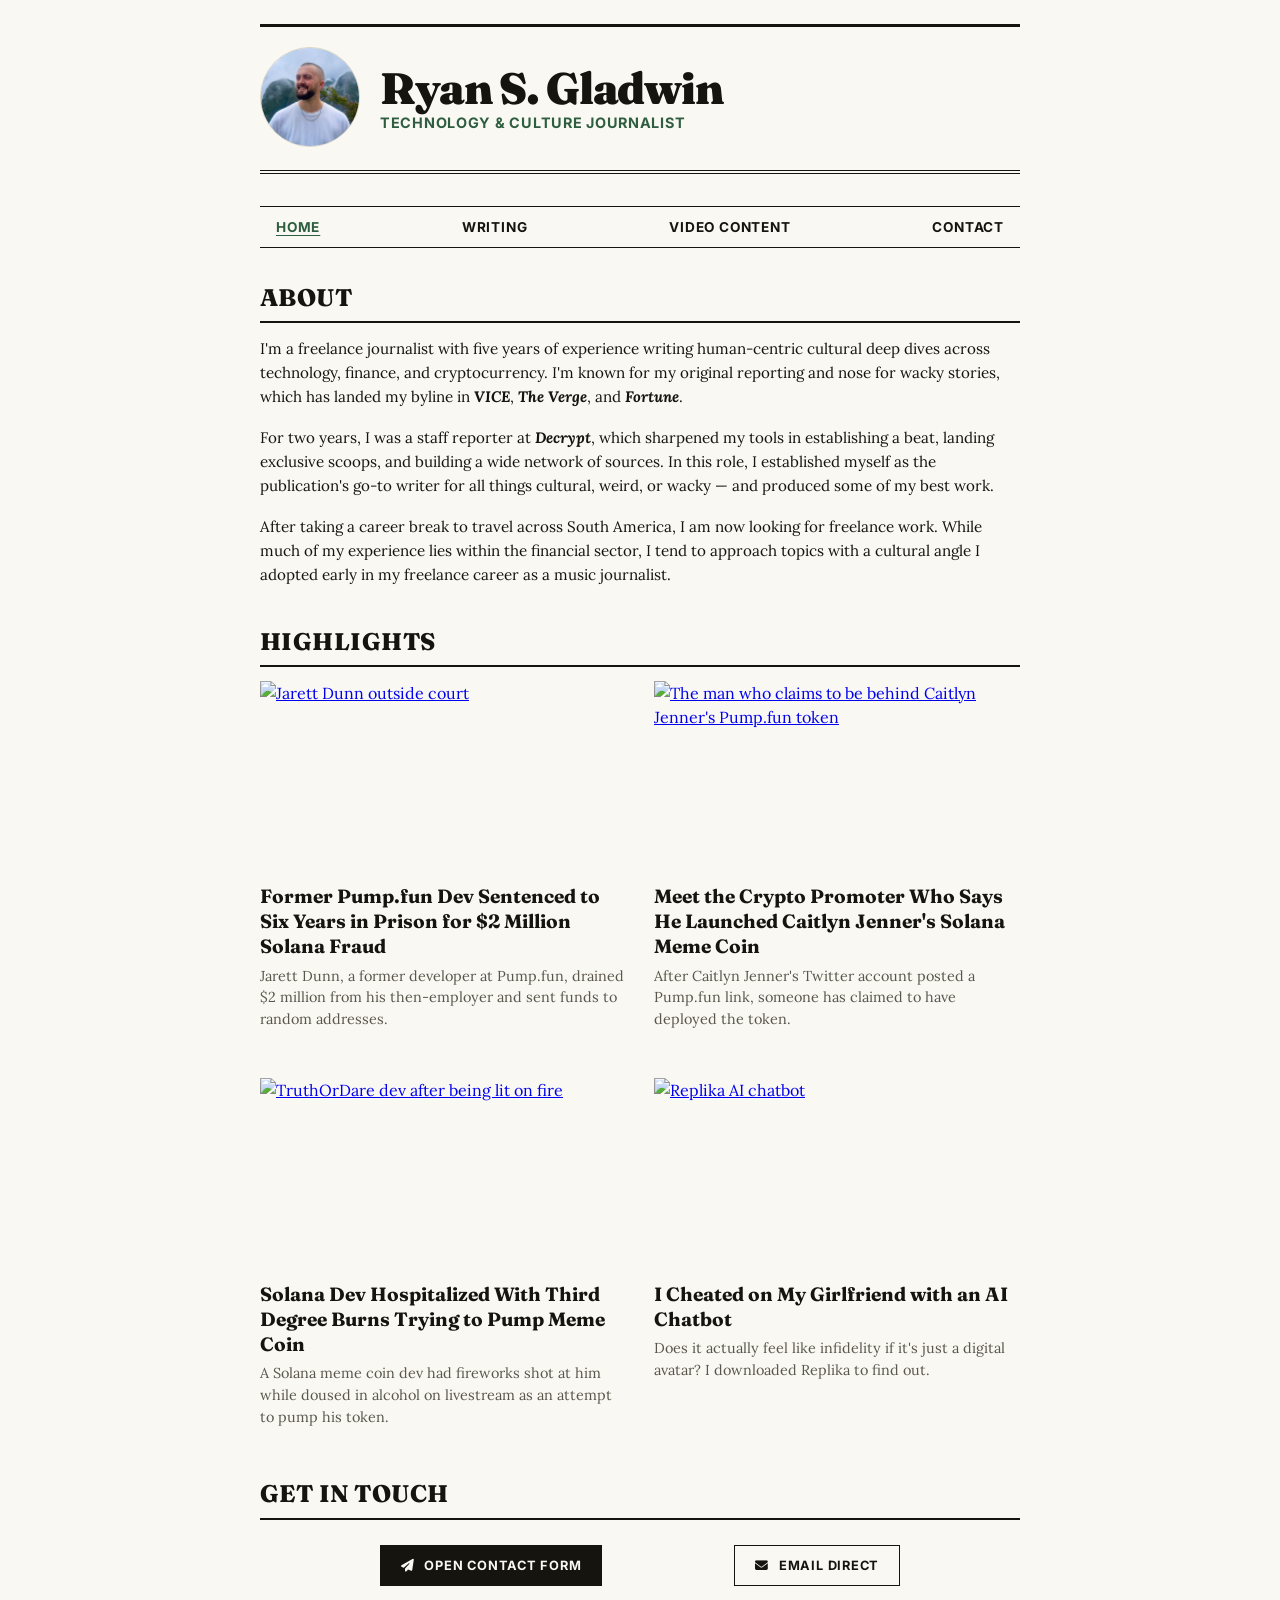
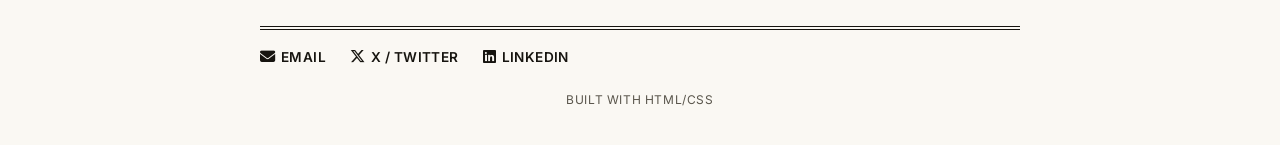
==== index.html @ 0625171a "Update index.html" ====
<!DOCTYPE html>
<html lang="en">
<head>
    <meta charset="UTF-8">
    <meta name="viewport" content="width=device-width, initial-scale=1.0">
    <meta name="referrer" content="strict-origin-when-cross-origin">
    <title>Ryan S. Gladwin | Technology & Culture Journalist</title>

    <!-- Broadsheet Editorial Fonts -->
    <link rel="preconnect" href="https://fonts.googleapis.com">
    <link rel="preconnect" href="https://fonts.gstatic.com" crossorigin>
    <link href="https://fonts.googleapis.com/css2?family=Lora:ital,wght@0,400;0,500;1,400&family=Fraunces:ital,opsz,wght@0,9..144,500;0,9..144,600;0,9..144,700;0,9..144,900;1,9..144,500;1,9..144,600&family=Inter:wght@600;700&display=swap" rel="stylesheet">

    <!-- Font Awesome for Icons -->
    <link rel="stylesheet" href="https://cdnjs.cloudflare.com/ajax/libs/font-awesome/6.5.1/css/all.min.css">

    <!-- Stylesheet -->
    <link rel="stylesheet" href="style.css?v=2">

    <!-- White "RG" on Black Background Inline Favicon -->
    <link rel="icon" href="data:image/svg+xml,<svg xmlns='http://www.w3.org/2000/svg' viewBox='0 0 100 100'><rect width='100' height='100' fill='%2316140F'/><text x='50%' y='64%' font-family='serif' font-weight='900' font-size='46' fill='%23FAF8F3' text-anchor='middle'>RG</text></svg>">

    <!-- Open Graph / Social Preview -->
    <meta property="og:type" content="website">
    <meta property="og:title" content="Ryan S. Gladwin | Technology & Culture Journalist">
    <meta property="og:description" content="Freelance journalist covering technology, finance, and crypto through a cultural lens. Bylines in VICE, The Verge, and Fortune.">
    <meta property="og:image" content="headshot.jpg">
    <meta property="og:url" content="https://ryansgladwin.github.io/">

    <meta name="twitter:card" content="summary_large_image">
    <meta name="twitter:title" content="Ryan S. Gladwin | Technology & Culture Journalist">
    <meta name="twitter:description" content="Freelance journalist covering technology, finance, and crypto through a cultural lens.">
    <meta name="twitter:image" content="headshot.jpg">
</head>
<body>

    <div class="container">
        <header>
            <div class="header-content">
                <a href="index.html">
                    <img src="headshot.jpg" alt="Ryan S. Gladwin" class="profile-img">
                </a>
                <div class="header-text">
                    <h1>Ryan S. Gladwin</h1>
                    <p class="subtitle">Technology &amp; Culture Journalist</p>
                </div>
            </div>
        </header>

        <nav class="work-nav">
            <a href="index.html" class="active">Home</a>
            <a href="writing.html">Writing</a>
            <a href="video.html">Video Content</a>
            <a href="contact.html">Contact</a>
        </nav>

        <section id="about">
            <h2>About</h2>
            <p>I'm a freelance journalist with five years of experience writing human-centric cultural deep dives across technology, finance, and cryptocurrency. I'm known for my original reporting and nose for wacky stories, which has landed my byline in <strong><i>VICE</i></strong>, <strong><i>The Verge</i></strong>, and <strong><i>Fortune</i></strong>.</p>
            <p>For two years, I was a staff reporter at <strong><i>Decrypt</i></strong>, which sharpened my tools in establishing a beat, landing exclusive scoops, and building a wide network of sources. In this role, I established myself as the publication's go-to writer for all things cultural, weird, or wacky — and produced some of my best work.</p>
            <p>After taking a career break to travel across South America, I am now looking for freelance work. While much of my experience lies within the financial sector, I tend to approach topics with a cultural angle I adopted early in my freelance career as a music journalist.</p>
        </section>

        <section id="highlights">
            <h2>Highlights</h2>

            <div class="highlight-grid">

                <div class="highlight-card">
                    <a href="https://decrypt.co/352876/former-pump-fun-dev-sentenced-six-years-prison-2-million-solana-fraud" target="_blank" rel="noopener noreferrer">
                        <img src="https://cdn.decrypt.co/resize/1024/height/512/wp-content/uploads/2025/08/JarettDunn-DecryptStyle2-scaled-gID_7.jpg" alt="Jarett Dunn outside court">
                    </a>
                    <h3><a href="https://decrypt.co/352876/former-pump-fun-dev-sentenced-six-years-prison-2-million-solana-fraud" target="_blank" rel="noopener noreferrer">Former Pump.fun Dev Sentenced to Six Years in Prison for $2 Million Solana Fraud</a></h3>
                    <p>Jarett Dunn, a former developer at Pump.fun, drained $2 million from his then-employer and sent funds to random addresses.</p>
                </div>

                <div class="highlight-card">
                    <a href="https://decrypt.co/232565/crypto-promoter-who-launched-caitlyn-jenner-solana-meme-coin" target="_blank" rel="noopener noreferrer">
                        <img src="https://cdn.decrypt.co/resize/1024/height/512/wp-content/uploads/2024/05/SahililArora_Jenner-gID_4.jpg" alt="The man who claims to be behind Caitlyn Jenner's Pump.fun token">
                    </a>
                    <h3><a href="https://decrypt.co/232565/crypto-promoter-who-launched-caitlyn-jenner-solana-meme-coin" target="_blank" rel="noopener noreferrer">Meet the Crypto Promoter Who Says He Launched Caitlyn Jenner's Solana Meme Coin</a></h3>
                    <p>After Caitlyn Jenner's Twitter account posted a Pump.fun link, someone has claimed to have deployed the token.</p>
                </div>

                <div class="highlight-card">
                    <a href="https://decrypt.co/231807/solana-dev-hospitalized-burns-pump-meme-coin" target="_blank" rel="noopener noreferrer">
                        <img src="https://cdn.decrypt.co/resize/1024/height/512/wp-content/uploads/2024/05/TruthOrDare_DevFireworksBurn-1-gID_4.jpg" alt="TruthOrDare dev after being lit on fire">
                    </a>
                    <h3><a href="https://decrypt.co/231807/solana-dev-hospitalized-burns-pump-meme-coin" target="_blank" rel="noopener noreferrer">Solana Dev Hospitalized With Third Degree Burns Trying to Pump Meme Coin</a></h3>
                    <p>A Solana meme coin dev had fireworks shot at him while doused in alcohol on livestream as an attempt to pump his token.</p>
                </div>

                <div class="highlight-card">
                    <a href="https://www.vice.com/en/article/cheating-on-girlfriend-replika-ai-chatbot/" target="_blank" rel="noopener noreferrer">
                        <img src="https://www.vice.com/wp-content/uploads/sites/2/2023/06/1685466510921-5302023cheatingwaichatbotcv2site-lede.jpeg?resize=2000,1125" alt="Replika AI chatbot">
                    </a>
                    <h3><a href="https://www.vice.com/en/article/cheating-on-girlfriend-replika-ai-chatbot/" target="_blank" rel="noopener noreferrer">I Cheated on My Girlfriend with an AI Chatbot</a></h3>
                    <p>Does it actually feel like infidelity if it's just a digital avatar? I downloaded Replika to find out.</p>
                </div>

            </div>
        </section>


        <section id="contact">
            <h2>Get in Touch</h2>
            <div style="display: flex; justify-content: space-evenly; width: 100%; flex-wrap: wrap; gap: 0.75rem;">
                <a href="contact.html" class="btn-editorial"><i class="fa-solid fa-paper-plane" style="margin-right: 6px;"></i> Open Contact Form</a>
                <a href="mailto:ryan.s.gladwin@gmail.com" class="btn-editorial btn-editorial-outline"><i class="fa-solid fa-envelope" style="margin-right: 6px;"></i> Email Direct</a>
            </div>
        </section>

        <footer>
            <div class="links">
                <a href="mailto:ryan.s.gladwin@gmail.com"><i class="fa-solid fa-envelope"></i> Email</a>
                <a href="https://x.com/Ryan_S_Gladwin" target="_blank" rel="noopener noreferrer"><i class="fa-brands fa-x-twitter"></i> X / Twitter</a>
                <a href="https://www.linkedin.com/in/ryansgladwin/" target="_blank" rel="noopener noreferrer"><i class="fa-brands fa-linkedin"></i> LinkedIn</a>
            </div>
            <p class="colophon">Built with HTML/CSS</p>
        </footer>
    </div>

</body>
</html>
---- style.css ----
/* ===========================================================
   Ryan S. Gladwin — Portfolio
   Broadsheet-editorial base, forked from André Beganski's template.
   Signature: wire-service "kicker" tags encode content type/beat.
   =========================================================== */

:root {
    --paper: #FAF8F3;
    --ink: #16140F;
    --gray: #5A564C;
    --border: #DAD4C4;
    --accent: #2E5E3F;      /* forest green - used sparingly */
    --accent-dark: #1E3D28;
}

* {
    box-sizing: border-box;
    margin: 0;
    padding: 0;
}

body {
    background-color: var(--paper);
    color: var(--ink);
    font-family: 'Lora', serif;
    line-height: 1.5;
    padding: 1.5rem;
    -webkit-font-smoothing: antialiased;
}

.container {
    max-width: 760px;
    margin: 0 auto;
}

/* ---------- Masthead ---------- */
header {
    margin-bottom: 2rem;
    padding: 1.25rem 0;
    border-top: 3px solid var(--ink);
    border-bottom: 1px solid var(--ink);
    position: relative;
}

header::after {
    content: '';
    position: absolute;
    bottom: 2px;
    left: 0;
    right: 0;
    height: 1px;
    background: var(--ink);
}

.header-content {
    display: flex;
    align-items: center;
    gap: 1.25rem;
}

.profile-img {
    width: 100px;
    height: 100px;
    border-radius: 50%;
    object-fit: cover;
    border: 1px solid var(--border);
    flex-shrink: 0;
}

h1 {
    font-size: 2.75rem;
    font-weight: 900;
    margin: 0 0 0.1rem 0;
    letter-spacing: -0.03em;
    line-height: 1;
}

.subtitle {
    font-family: 'Inter', sans-serif;
    font-size: 0.9rem;
    color: var(--accent);
    font-weight: 700;
    text-transform: uppercase;
    letter-spacing: 0.05em;
    margin: 0;
}

h1, h2, h3 {
    font-family: 'Fraunces', serif;
    color: var(--ink);
}

section {
    margin-bottom: 2.25rem;
}

h2 {
    font-size: 1.5rem;
    font-weight: 800;
    margin-bottom: 0.85rem;
    padding-bottom: 0.35rem;
    border-bottom: 2px solid var(--ink);
    text-transform: uppercase;
    letter-spacing: 0.02em;
}

p {
    margin-bottom: 0.75rem;
    font-size: 1.05rem;
}

#about p {
    font-size: 0.95rem;
    line-height: 1.6;
    margin-bottom: 1rem;
}

#about p:last-child {
    margin-bottom: 0;
}

/* ---------- Nav ---------- */
.work-nav {
    display: flex;
    justify-content: space-between;
    align-items: center;
    margin-top: 1.25rem;
    margin-bottom: 2rem;
    padding: 0.6rem 1rem;
    border-top: 1px solid var(--ink);
    border-bottom: 1px solid var(--ink);
}

.work-nav a {
    font-family: 'Inter', sans-serif;
    font-size: 0.85rem;
    font-weight: 700;
    text-transform: uppercase;
    letter-spacing: 0.06em;
    color: var(--ink);
    text-decoration: none;
    transition: color 0.2s ease;
}

.work-nav a:hover,
.work-nav a.active {
    color: var(--accent);
    text-decoration: underline;
    text-underline-offset: 3px;
}

/* ---------- Kicker (signature element) ----------
   Small wire-service style label naming the beat/format
   ahead of each headline: SCOOP, PROFILE, EXPLAINER, etc. */
.kicker {
    display: inline-block;
    font-family: 'Inter', sans-serif;
    font-size: 0.7rem;
    font-weight: 700;
    text-transform: uppercase;
    letter-spacing: 0.09em;
    color: var(--accent);
    border: 1px solid var(--accent);
    padding: 0.12rem 0.5rem;
    margin-bottom: 0.5rem;
}

/* ---------- Clips (writing / index featured work) ---------- */
.clip {
    margin-bottom: 1.5rem;
}

.clip-content {
    display: flex;
    gap: 1.25rem;
    align-items: center;
}

.clip-text {
    flex: 1;
}

.clip-thumb {
    width: 150px;
    height: 95px;
    object-fit: cover;
    border: 1px solid var(--border);
    flex-shrink: 0;
}

.clip-content a:first-child {
    display: block;
    overflow: hidden;
    flex-shrink: 0;
}

.clip-hero {
    margin-bottom: 2rem;
    border-bottom: 1px solid var(--border);
    padding-bottom: 1.75rem;
}

.clip-hero .clip-content {
    gap: 1.5rem;
    align-items: center;
}

.clip-hero .clip-thumb {
    width: 250px;
    height: 155px;
    object-fit: cover;
}

.clip-hero h3 {
    font-size: 1.5rem;
    margin-bottom: 0.3rem;
}

.clip-hero p {
    font-size: 1.05rem;
}

.clip h3 {
    font-size: 1.35rem;
    font-weight: 800;
    margin-bottom: 0.2rem;
    line-height: 1.25;
}

.clip h3 a {
    color: var(--ink);
    text-decoration: none;
    transition: color 0.2s ease;
}

.clip h3 a:hover {
    color: var(--accent);
    text-decoration: underline;
    text-decoration-thickness: 2px;
    text-underline-offset: 3px;
}

.clip-meta {
    font-family: 'Inter', sans-serif;
    font-size: 0.8rem;
    text-transform: uppercase;
    letter-spacing: 0.05em;
    color: var(--gray);
    margin-bottom: 0.3rem;
    font-weight: 700;
}

/* ---------- Placeholder clips (samples not uploaded yet) ---------- */
.clip-placeholder .clip-content {
    border: 1px dashed var(--border);
    padding: 1.1rem 1.25rem;
    align-items: flex-start;
}

.clip-placeholder .clip-thumb-placeholder {
    width: 150px;
    height: 95px;
    flex-shrink: 0;
    border: 1px dashed var(--border);
    display: flex;
    align-items: center;
    justify-content: center;
    color: var(--border);
    font-size: 1.5rem;
    background: repeating-linear-gradient(
        135deg,
        transparent,
        transparent 8px,
        rgba(218, 212, 196, 0.4) 8px,
        rgba(218, 212, 196, 0.4) 9px
    );
}

.clip-placeholder h3 {
    color: var(--gray);
    font-style: italic;
}

.clip-placeholder .clip-meta span.pending {
    color: var(--accent);
}


/* ---------- Highlights (index page) — 2x2 standout grid ---------- */
.highlight-grid {
    display: grid;
    grid-template-columns: repeat(2, 1fr);
    gap: 2.25rem 1.75rem;
}

.highlight-card img {
    width: 100%;
    height: 190px;
    object-fit: cover;
    display: block;
    margin-bottom: 0.85rem;
}

.highlight-card h3 {
    font-family: 'Fraunces', serif;
    font-weight: 700;
    font-size: 1.2rem;
    line-height: 1.3;
    margin-bottom: 0.4rem;
}

.highlight-card h3 a {
    color: var(--ink);
    text-decoration: none;
    transition: color 0.2s ease;
}

.highlight-card h3 a:hover {
    color: var(--accent);
    text-decoration: underline;
    text-underline-offset: 3px;
}

.highlight-card p {
    font-size: 0.9rem;
    color: var(--gray);
    line-height: 1.5;
}

/* ---------- Video / outlet sections ---------- */
.outlet-section {
    margin-top: 0;
    margin-bottom: 3rem;
    padding-top: 2rem;
}

.outlet-section:first-child {
    padding-top: 0;
}

.outlet-section + .outlet-section {
    border-top: 1px solid var(--border);
}

.section-bio {
    font-size: 1.05rem;
    font-style: italic;
    color: var(--ink);
    line-height: 1.6;
    border-left: 3px solid var(--accent);
    padding-left: 1.1rem;
    margin: 1rem 0 1.5rem;
    max-width: 600px;
}

.outlet-header {
    display: block;
    margin-bottom: 0;
}

.outlet-title {
    font-size: 1.9rem;
    font-weight: 700;
    line-height: 1.1;
}

.media-grid {
    display: grid;
    grid-template-columns: repeat(2, 1fr);
    gap: 1.25rem;
}

.media-card {
    border: 1px solid var(--border);
    padding: 1rem;
}

.media-meta {
    font-family: 'Inter', sans-serif;
    font-size: 0.75rem;
    text-transform: uppercase;
    letter-spacing: 0.05em;
    color: var(--gray);
    margin-bottom: 0.4rem;
    display: flex;
    justify-content: space-between;
}

.media-card h4 {
    font-family: 'Fraunces', serif;
    font-size: 1.05rem;
    margin-bottom: 0.4rem;
    line-height: 1.3;
}

.media-card p {
    font-size: 0.9rem;
    color: var(--gray);
    margin-bottom: 0.75rem;
}

.video-container {
    position: relative;
    width: 100%;
    padding-bottom: 56.25%;
    height: 0;
    overflow: hidden;
    border: 1px solid var(--border);
    margin-bottom: 0.75rem;
    background: #efe9db;
}

.video-container iframe {
    position: absolute;
    top: 0;
    left: 0;
    width: 100%;
    height: 100%;
    border: 0;
}

.video-placeholder {
    position: relative;
    width: 100%;
    padding-bottom: 56.25%;
    height: 0;
    border: 1px dashed var(--border);
    margin-bottom: 0.75rem;
    background: repeating-linear-gradient(
        135deg,
        transparent,
        transparent 8px,
        rgba(218, 212, 196, 0.4) 8px,
        rgba(218, 212, 196, 0.4) 9px
    );
}

.video-placeholder .play-icon {
    position: absolute;
    top: 50%;
    left: 50%;
    transform: translate(-50%, -50%);
    font-size: 1.75rem;
    color: var(--border);
}

.media-link {
    font-family: 'Inter', sans-serif;
    font-size: 0.8rem;
    font-weight: 700;
    text-transform: uppercase;
    letter-spacing: 0.04em;
    color: var(--ink);
    text-decoration: none;
}

.media-link:hover {
    color: var(--accent);
}

/* ---------- Contact ---------- */
.contact-box {
    border: 1px solid var(--ink);
    padding: 1.5rem;
    background: #FFFFFF;
    margin-top: 1.5rem;
}

.btn-editorial {
    font-family: 'Inter', sans-serif;
    display: inline-block;
    background: var(--ink);
    color: var(--paper);
    padding: 0.6rem 1.25rem;
    text-transform: uppercase;
    font-size: 0.8rem;
    font-weight: 700;
    letter-spacing: 0.06em;
    text-decoration: none;
    margin-top: 0.75rem;
    border: 1px solid var(--ink);
    transition: opacity 0.2s ease, transform 0.2s ease;
}

.btn-editorial:hover {
    opacity: 0.85;
    text-decoration: none;
    transform: translateY(-1px);
}

.btn-editorial-outline {
    background: transparent;
    color: var(--ink);
}

.contact-form label {
    display: block;
    font-family: 'Inter', sans-serif;
    font-size: 0.75rem;
    font-weight: 700;
    text-transform: uppercase;
    letter-spacing: 0.05em;
    color: var(--gray);
    margin-bottom: 0.3rem;
    margin-top: 1rem;
}

.contact-form label:first-child {
    margin-top: 0;
}

input[type="text"],
input[type="email"],
textarea {
    width: 100%;
    font-family: 'Lora', serif;
    font-size: 1rem;
    padding: 0.6rem 0.7rem;
    border: 1px solid var(--border);
    background: var(--paper);
    color: var(--ink);
}

input[type="text"]:focus,
input[type="email"]:focus,
textarea:focus {
    outline: none;
    border-color: var(--accent);
}

textarea {
    resize: vertical;
    min-height: 140px;
}

.contact-form button {
    font-family: 'Inter', sans-serif;
    cursor: pointer;
    border: 1px solid var(--ink);
}

/* ---------- Footer ---------- */
footer {
    border-top: 1px solid var(--ink);
    padding-top: 1.25rem;
    margin-top: 2.5rem;
    position: relative;
}

footer::before {
    content: '';
    position: absolute;
    top: 2px;
    left: 0;
    right: 0;
    height: 1px;
    background: var(--ink);
}

.links {
    display: flex;
    flex-wrap: wrap;
    gap: 1rem 1.5rem;
    margin-bottom: 1.5rem;
}

.links a {
    font-family: 'Inter', sans-serif;
    color: var(--ink);
    text-decoration: none;
    font-weight: 600;
    font-size: 0.85rem;
    text-transform: uppercase;
    letter-spacing: 0.03em;
    display: inline-flex;
    align-items: center;
    gap: 0.35rem;
    transition: opacity 0.2s ease, color 0.2s ease;
}

.links a i {
    font-size: 0.95rem;
    color: var(--ink);
    transition: transform 0.2s ease;
}

.links a:hover {
    color: var(--accent);
    text-decoration: underline;
    text-underline-offset: 3px;
}

.links a:hover i {
    color: var(--accent);
    transform: scale(1.1);
}

.colophon {
    text-align: center;
    font-family: 'Inter', sans-serif;
    font-size: 0.75rem;
    color: var(--gray);
    text-transform: uppercase;
    letter-spacing: 0.05em;
}

/* ---------- Responsive ---------- */
@media (max-width: 600px) {
    .header-content {
        flex-direction: column;
        text-align: center;
        gap: 1rem;
    }
    .work-nav {
        flex-direction: column;
        gap: 0.5rem;
        padding: 0.75rem 1rem;
    }
    .clip-content {
        flex-direction: column;
    }
    .highlight-grid {
        grid-template-columns: 1fr;
    }
    .clip-content a:first-child {
        width: 100%;
    }
    .clip-thumb, .clip-hero .clip-thumb, .clip-thumb-placeholder {
        width: 100%;
        height: 180px;
    }
    .media-grid {
        grid-template-columns: 1fr;
    }
    .outlet-header {
        flex-direction: column;
        gap: 0.2rem;
    }
    h1 { font-size: 2.25rem; }
    body { padding: 1.25rem 1rem; }
}
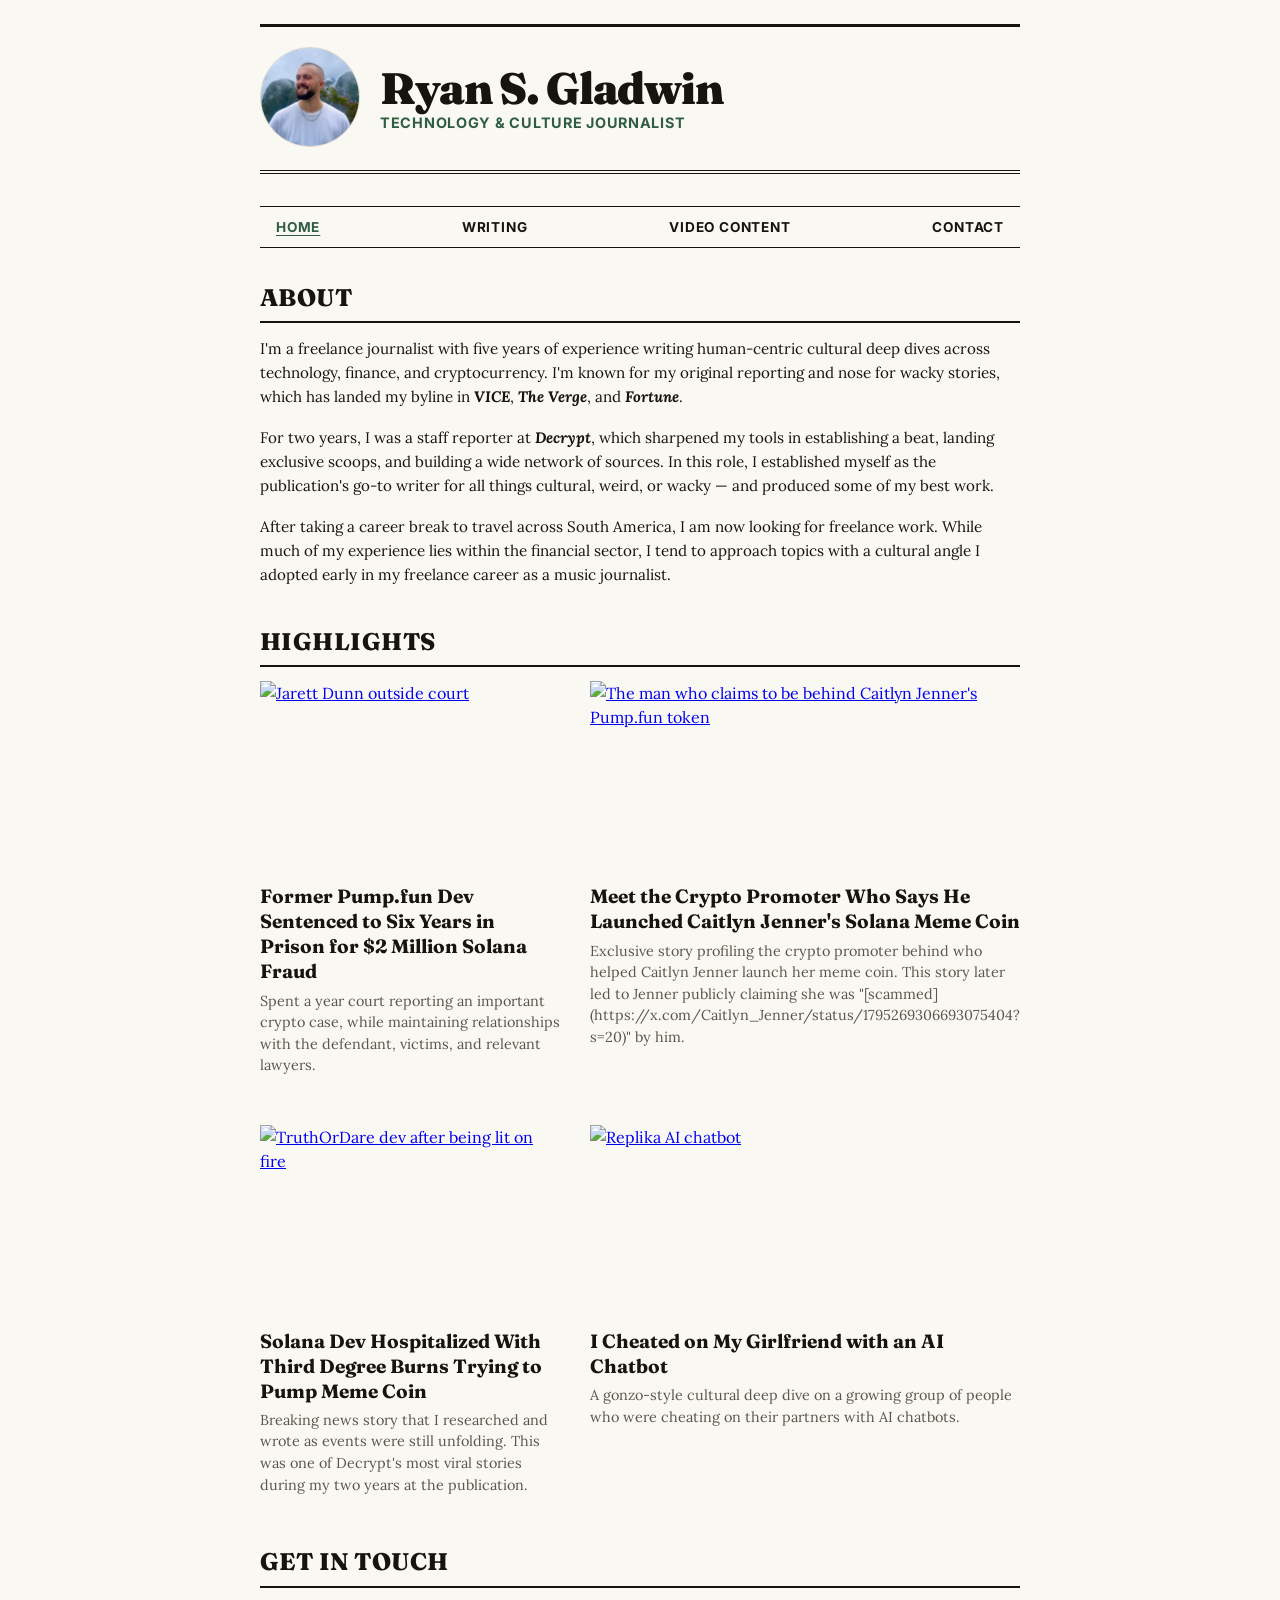
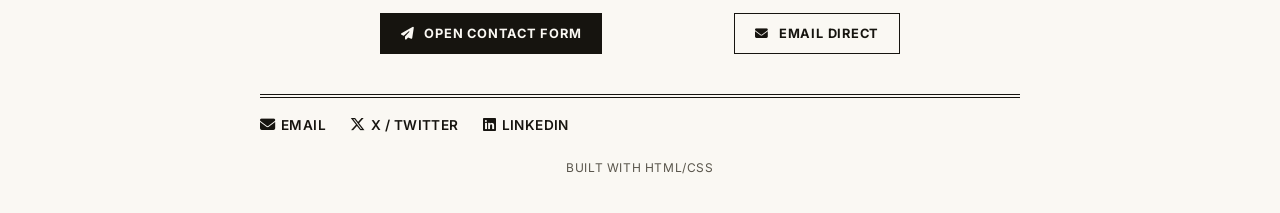
==== commit c6d6814b: "Update index.html" ====
--- a/index.html
+++ b/index.html
@@ -71,7 +71,7 @@
                         <img src="https://cdn.decrypt.co/resize/1024/height/512/wp-content/uploads/2025/08/JarettDunn-DecryptStyle2-scaled-gID_7.jpg" alt="Jarett Dunn outside court">
                     </a>
                     <h3><a href="https://decrypt.co/352876/former-pump-fun-dev-sentenced-six-years-prison-2-million-solana-fraud" target="_blank" rel="noopener noreferrer">Former Pump.fun Dev Sentenced to Six Years in Prison for $2 Million Solana Fraud</a></h3>
-                    <p>Jarett Dunn, a former developer at Pump.fun, drained $2 million from his then-employer and sent funds to random addresses.</p>
+                    <p>Spent a year court reporting an important crypto case, while maintaining relationships with the defendant, victims, and relevant lawyers.</p>
                 </div>
 
                 <div class="highlight-card">
@@ -79,7 +79,7 @@
                         <img src="https://cdn.decrypt.co/resize/1024/height/512/wp-content/uploads/2024/05/SahililArora_Jenner-gID_4.jpg" alt="The man who claims to be behind Caitlyn Jenner's Pump.fun token">
                     </a>
                     <h3><a href="https://decrypt.co/232565/crypto-promoter-who-launched-caitlyn-jenner-solana-meme-coin" target="_blank" rel="noopener noreferrer">Meet the Crypto Promoter Who Says He Launched Caitlyn Jenner's Solana Meme Coin</a></h3>
-                    <p>After Caitlyn Jenner's Twitter account posted a Pump.fun link, someone has claimed to have deployed the token.</p>
+                    <p>Exclusive story profiling the crypto promoter behind who helped Caitlyn Jenner launch her meme coin. This story later led to Jenner publicly claiming she was "[scammed](https://x.com/Caitlyn_Jenner/status/1795269306693075404?s=20)" by him.</p>
                 </div>
 
                 <div class="highlight-card">
@@ -87,7 +87,7 @@
                         <img src="https://cdn.decrypt.co/resize/1024/height/512/wp-content/uploads/2024/05/TruthOrDare_DevFireworksBurn-1-gID_4.jpg" alt="TruthOrDare dev after being lit on fire">
                     </a>
                     <h3><a href="https://decrypt.co/231807/solana-dev-hospitalized-burns-pump-meme-coin" target="_blank" rel="noopener noreferrer">Solana Dev Hospitalized With Third Degree Burns Trying to Pump Meme Coin</a></h3>
-                    <p>A Solana meme coin dev had fireworks shot at him while doused in alcohol on livestream as an attempt to pump his token.</p>
+                    <p>Breaking news story that I researched and wrote as events were still unfolding. This was one of Decrypt's most viral stories during my two years at the publication.</p>
                 </div>
 
                 <div class="highlight-card">
@@ -95,7 +95,7 @@
                         <img src="https://www.vice.com/wp-content/uploads/sites/2/2023/06/1685466510921-5302023cheatingwaichatbotcv2site-lede.jpeg?resize=2000,1125" alt="Replika AI chatbot">
                     </a>
                     <h3><a href="https://www.vice.com/en/article/cheating-on-girlfriend-replika-ai-chatbot/" target="_blank" rel="noopener noreferrer">I Cheated on My Girlfriend with an AI Chatbot</a></h3>
-                    <p>Does it actually feel like infidelity if it's just a digital avatar? I downloaded Replika to find out.</p>
+                    <p>A gonzo-style cultural deep dive on a growing group of people who were cheating on their partners with AI chatbots.</p>
                 </div>
 
             </div>
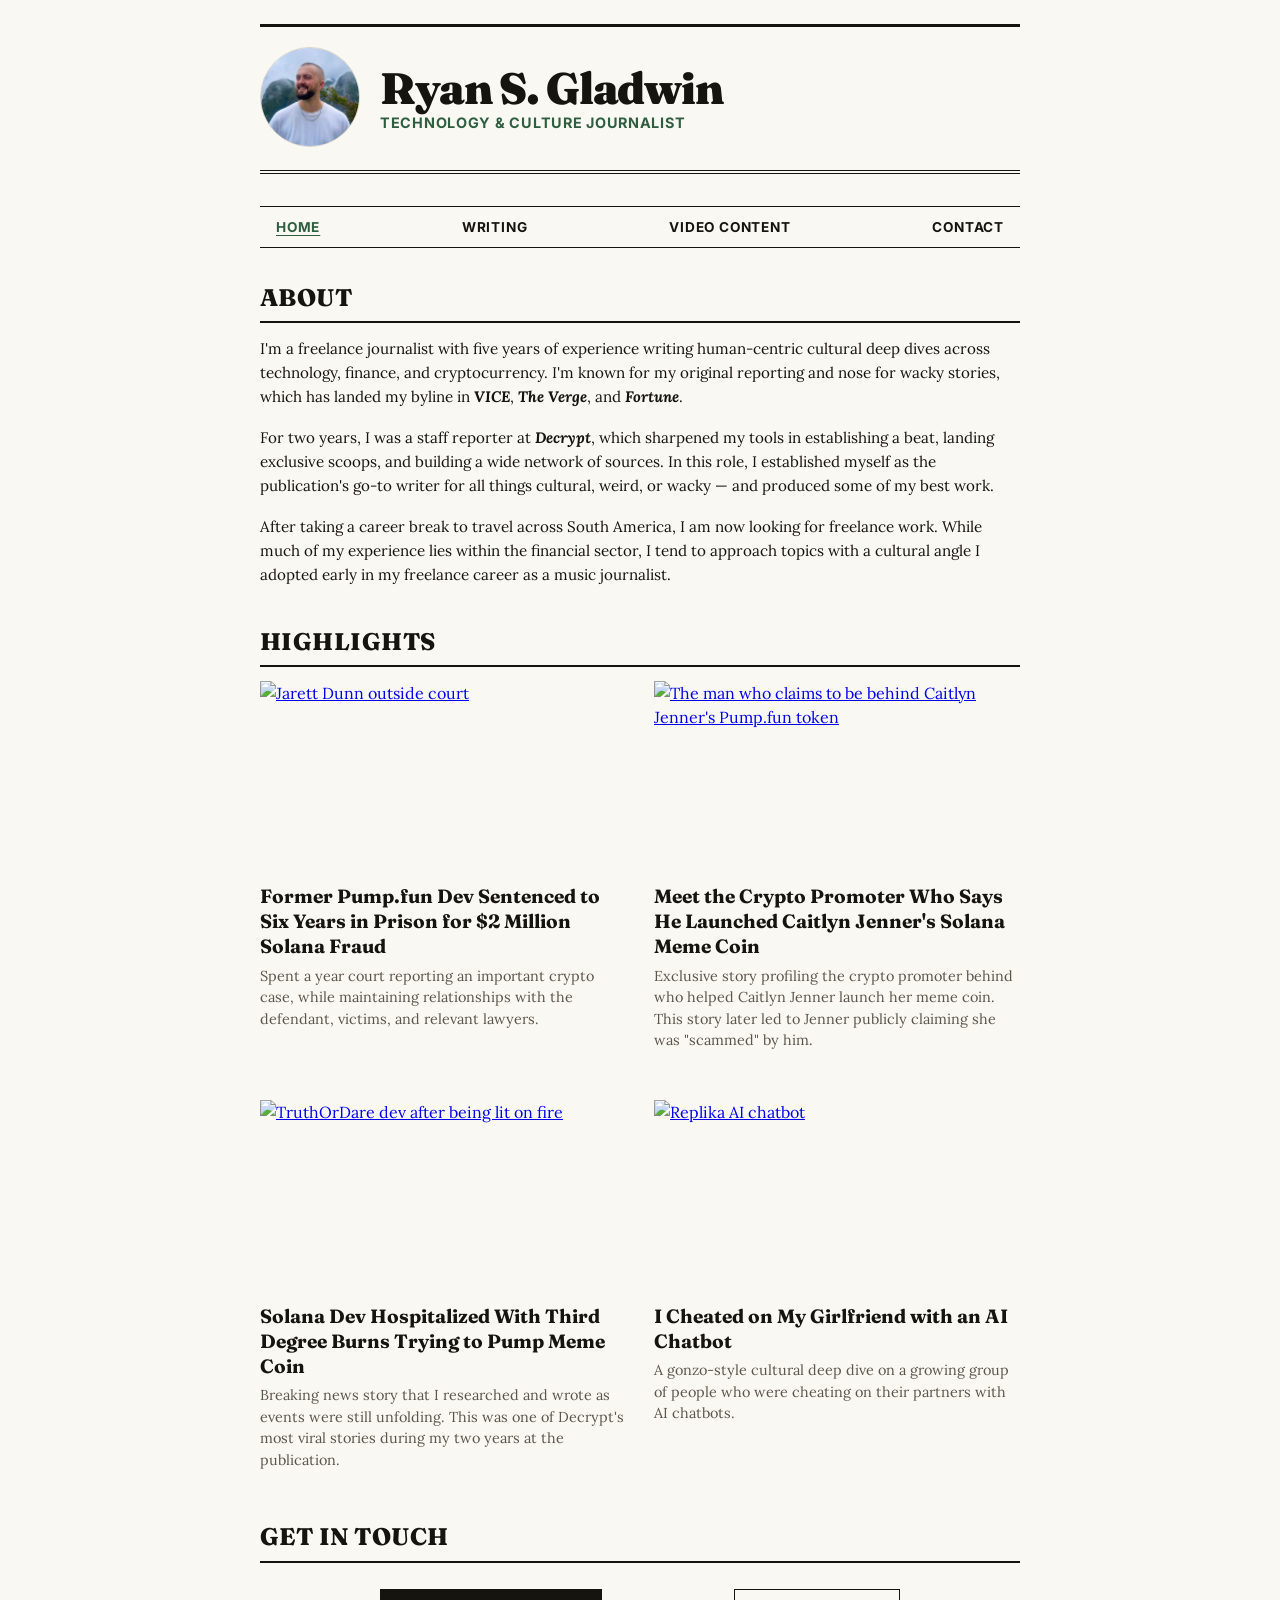
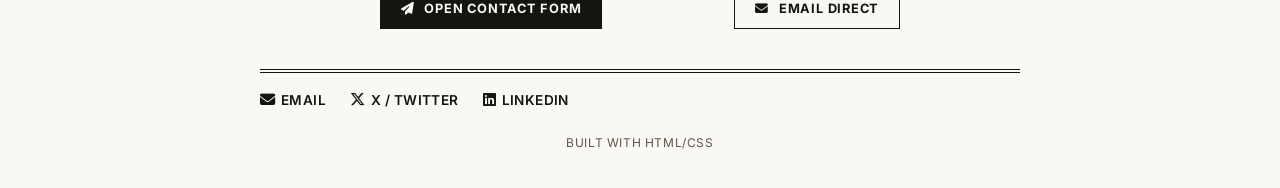
==== commit 9589a091: "Update index.html" ====
--- a/index.html
+++ b/index.html
@@ -79,7 +79,7 @@
                         <img src="https://cdn.decrypt.co/resize/1024/height/512/wp-content/uploads/2024/05/SahililArora_Jenner-gID_4.jpg" alt="The man who claims to be behind Caitlyn Jenner's Pump.fun token">
                     </a>
                     <h3><a href="https://decrypt.co/232565/crypto-promoter-who-launched-caitlyn-jenner-solana-meme-coin" target="_blank" rel="noopener noreferrer">Meet the Crypto Promoter Who Says He Launched Caitlyn Jenner's Solana Meme Coin</a></h3>
-                    <p>Exclusive story profiling the crypto promoter behind who helped Caitlyn Jenner launch her meme coin. This story later led to Jenner publicly claiming she was "[scammed](https://x.com/Caitlyn_Jenner/status/1795269306693075404?s=20)" by him.</p>
+                    <p>Exclusive story profiling the crypto promoter behind who helped Caitlyn Jenner launch her meme coin. This story later led to Jenner publicly claiming she was "scammed" by him.</p>
                 </div>
 
                 <div class="highlight-card">
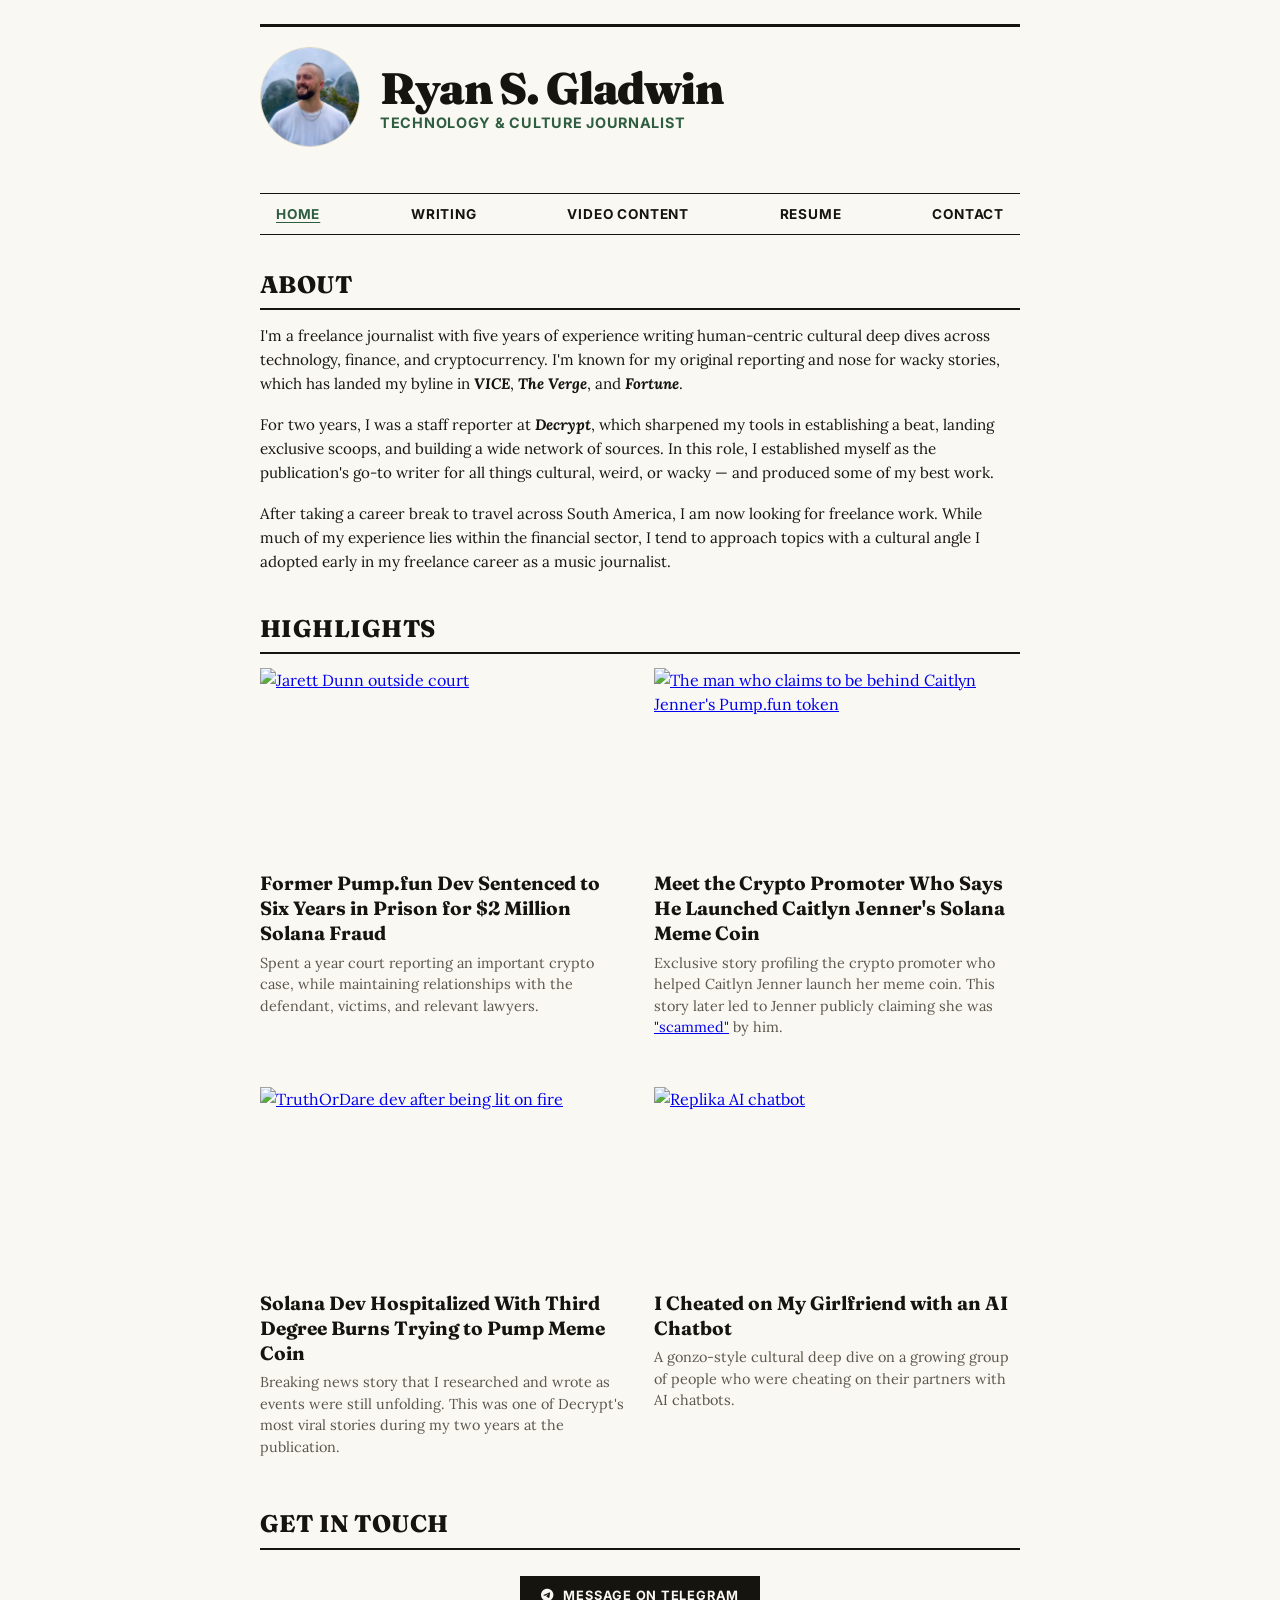
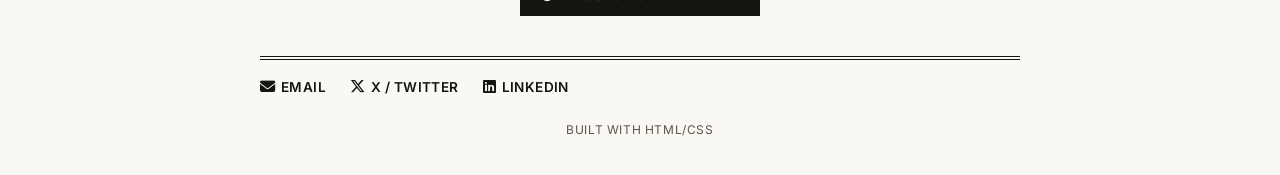
==== commit 47cd47b7: "Add files via upload" ====
--- a/index.html
+++ b/index.html
@@ -15,7 +15,7 @@
     <link rel="stylesheet" href="https://cdnjs.cloudflare.com/ajax/libs/font-awesome/6.5.1/css/all.min.css">
 
     <!-- Stylesheet -->
-    <link rel="stylesheet" href="style.css?v=2">
+    <link rel="stylesheet" href="style.css">
 
     <!-- White "RG" on Black Background Inline Favicon -->
     <link rel="icon" href="data:image/svg+xml,<svg xmlns='http://www.w3.org/2000/svg' viewBox='0 0 100 100'><rect width='100' height='100' fill='%2316140F'/><text x='50%' y='64%' font-family='serif' font-weight='900' font-size='46' fill='%23FAF8F3' text-anchor='middle'>RG</text></svg>">
@@ -51,6 +51,7 @@
             <a href="index.html" class="active">Home</a>
             <a href="writing.html">Writing</a>
             <a href="video.html">Video Content</a>
+            <a href="resume.html">Resume</a>
             <a href="contact.html">Contact</a>
         </nav>
 
@@ -79,7 +80,7 @@
                         <img src="https://cdn.decrypt.co/resize/1024/height/512/wp-content/uploads/2024/05/SahililArora_Jenner-gID_4.jpg" alt="The man who claims to be behind Caitlyn Jenner's Pump.fun token">
                     </a>
                     <h3><a href="https://decrypt.co/232565/crypto-promoter-who-launched-caitlyn-jenner-solana-meme-coin" target="_blank" rel="noopener noreferrer">Meet the Crypto Promoter Who Says He Launched Caitlyn Jenner's Solana Meme Coin</a></h3>
-                    <p>Exclusive story profiling the crypto promoter behind who helped Caitlyn Jenner launch her meme coin. This story later led to Jenner publicly claiming she was "scammed" by him.</p>
+                    <p>Exclusive story profiling the crypto promoter who helped Caitlyn Jenner launch her meme coin. This story later led to Jenner publicly claiming she was <a href="https://x.com/Caitlyn_Jenner/status/1795269306693075404?s=20" target="_blank" rel="noopener noreferrer">"scammed"</a> by him.</p>
                 </div>
 
                 <div class="highlight-card">
@@ -104,9 +105,8 @@
 
         <section id="contact">
             <h2>Get in Touch</h2>
-            <div style="display: flex; justify-content: space-evenly; width: 100%; flex-wrap: wrap; gap: 0.75rem;">
-                <a href="contact.html" class="btn-editorial"><i class="fa-solid fa-paper-plane" style="margin-right: 6px;"></i> Open Contact Form</a>
-                <a href="mailto:ryan.s.gladwin@gmail.com" class="btn-editorial btn-editorial-outline"><i class="fa-solid fa-envelope" style="margin-right: 6px;"></i> Email Direct</a>
+            <div style="display: flex; justify-content: center; width: 100%;">
+                <a href="https://t.me/RSGladwin" target="_blank" rel="noopener noreferrer" class="btn-editorial"><i class="fa-brands fa-telegram" style="margin-right: 6px;"></i> Message on Telegram</a>
             </div>
         </section>
 
--- a/style.css
+++ b/style.css
@@ -35,21 +35,10 @@
 
 /* ---------- Masthead ---------- */
 header {
-    margin-bottom: 2rem;
+    margin-bottom: 1rem;
     padding: 1.25rem 0;
     border-top: 3px solid var(--ink);
-    border-bottom: 1px solid var(--ink);
     position: relative;
-}
-
-header::after {
-    content: '';
-    position: absolute;
-    bottom: 2px;
-    left: 0;
-    right: 0;
-    height: 1px;
-    background: var(--ink);
 }
 
 .header-content {
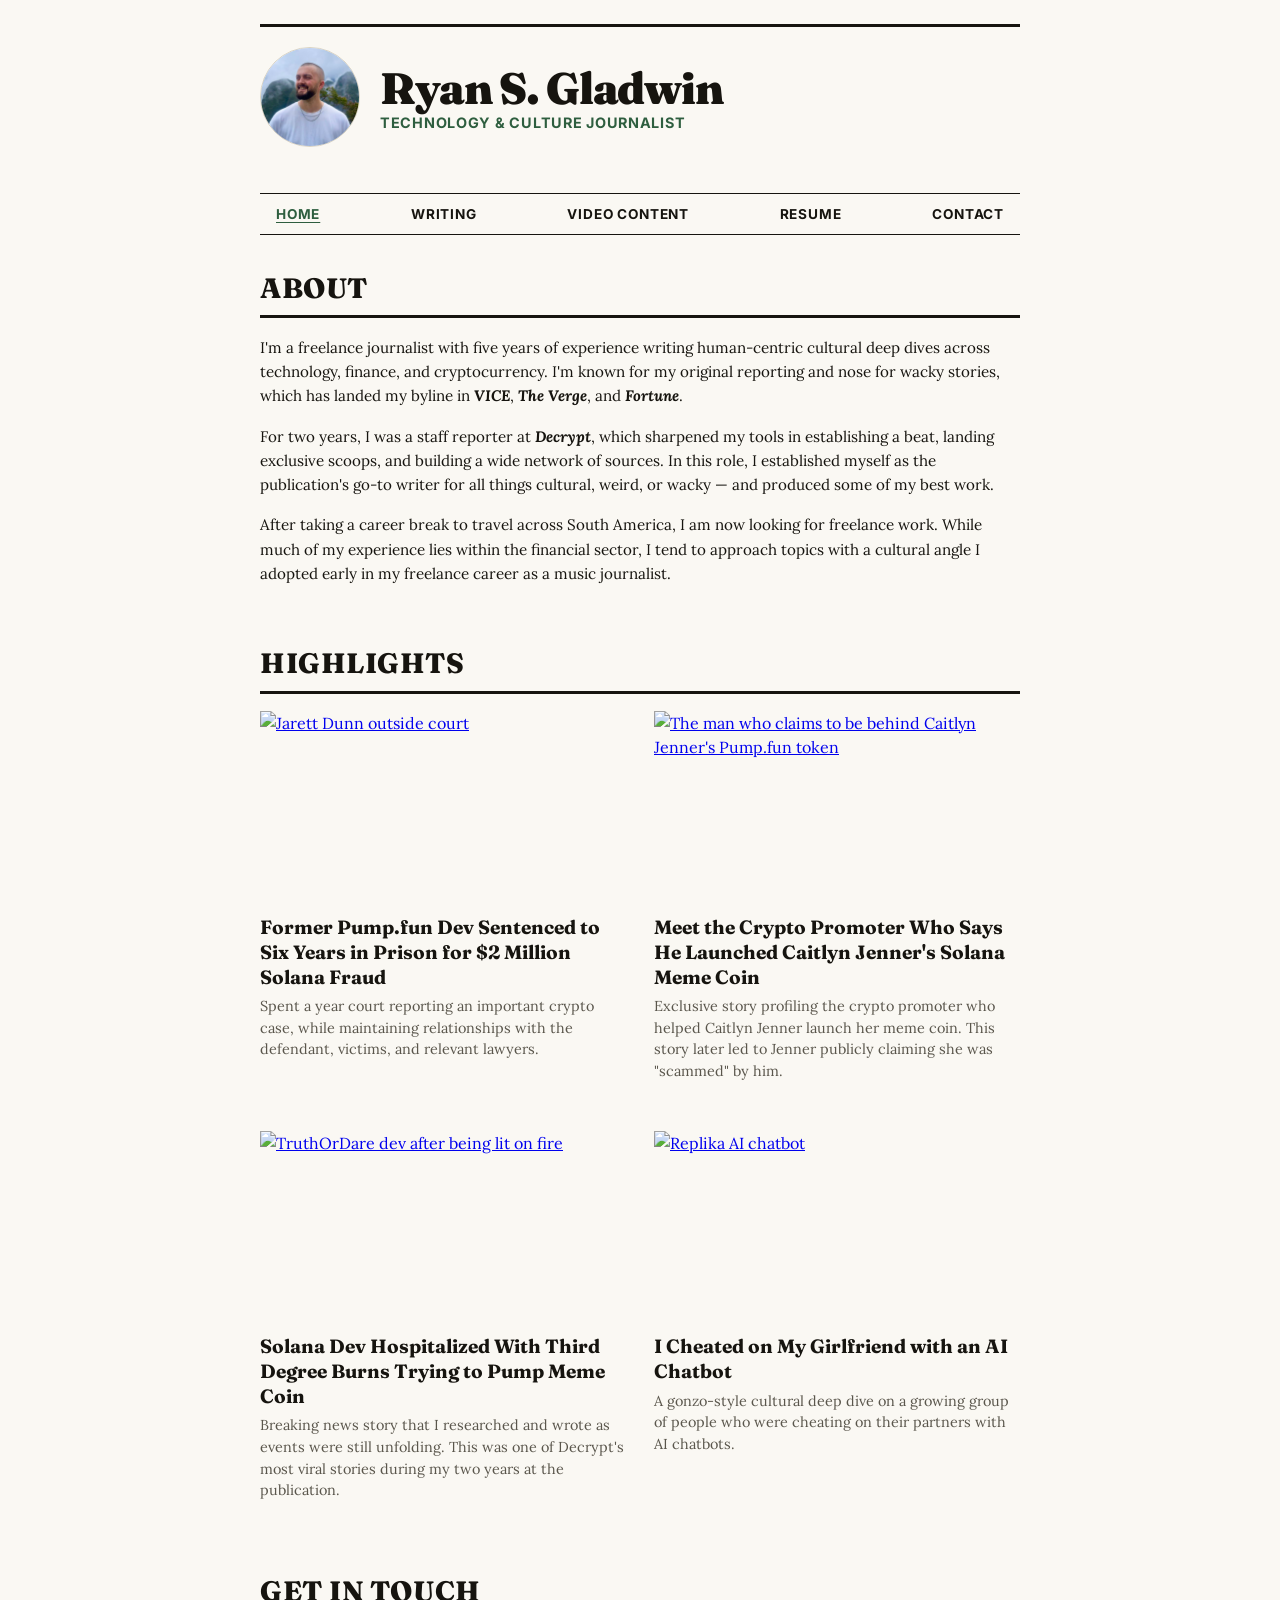
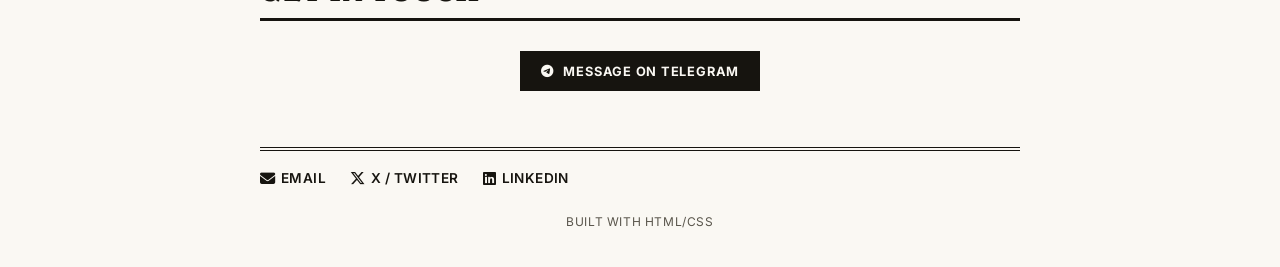
==== commit e70a2470: "Add files via upload" ====
--- a/index.html
+++ b/index.html
@@ -80,7 +80,7 @@
                         <img src="https://cdn.decrypt.co/resize/1024/height/512/wp-content/uploads/2024/05/SahililArora_Jenner-gID_4.jpg" alt="The man who claims to be behind Caitlyn Jenner's Pump.fun token">
                     </a>
                     <h3><a href="https://decrypt.co/232565/crypto-promoter-who-launched-caitlyn-jenner-solana-meme-coin" target="_blank" rel="noopener noreferrer">Meet the Crypto Promoter Who Says He Launched Caitlyn Jenner's Solana Meme Coin</a></h3>
-                    <p>Exclusive story profiling the crypto promoter who helped Caitlyn Jenner launch her meme coin. This story later led to Jenner publicly claiming she was <a href="https://x.com/Caitlyn_Jenner/status/1795269306693075404?s=20" target="_blank" rel="noopener noreferrer">"scammed"</a> by him.</p>
+                    <p>Exclusive story profiling the crypto promoter who helped Caitlyn Jenner launch her meme coin. This story later led to Jenner publicly claiming she was "scammed" by him.</p>
                 </div>
 
                 <div class="highlight-card">
--- a/style.css
+++ b/style.css
@@ -80,15 +80,15 @@
 }
 
 section {
-    margin-bottom: 2.25rem;
+    margin-bottom: 3.5rem;
 }
 
 h2 {
-    font-size: 1.5rem;
+    font-size: 1.75rem;
     font-weight: 800;
-    margin-bottom: 0.85rem;
-    padding-bottom: 0.35rem;
-    border-bottom: 2px solid var(--ink);
+    margin-bottom: 1.1rem;
+    padding-bottom: 0.4rem;
+    border-bottom: 3px solid var(--ink);
     text-transform: uppercase;
     letter-spacing: 0.02em;
 }
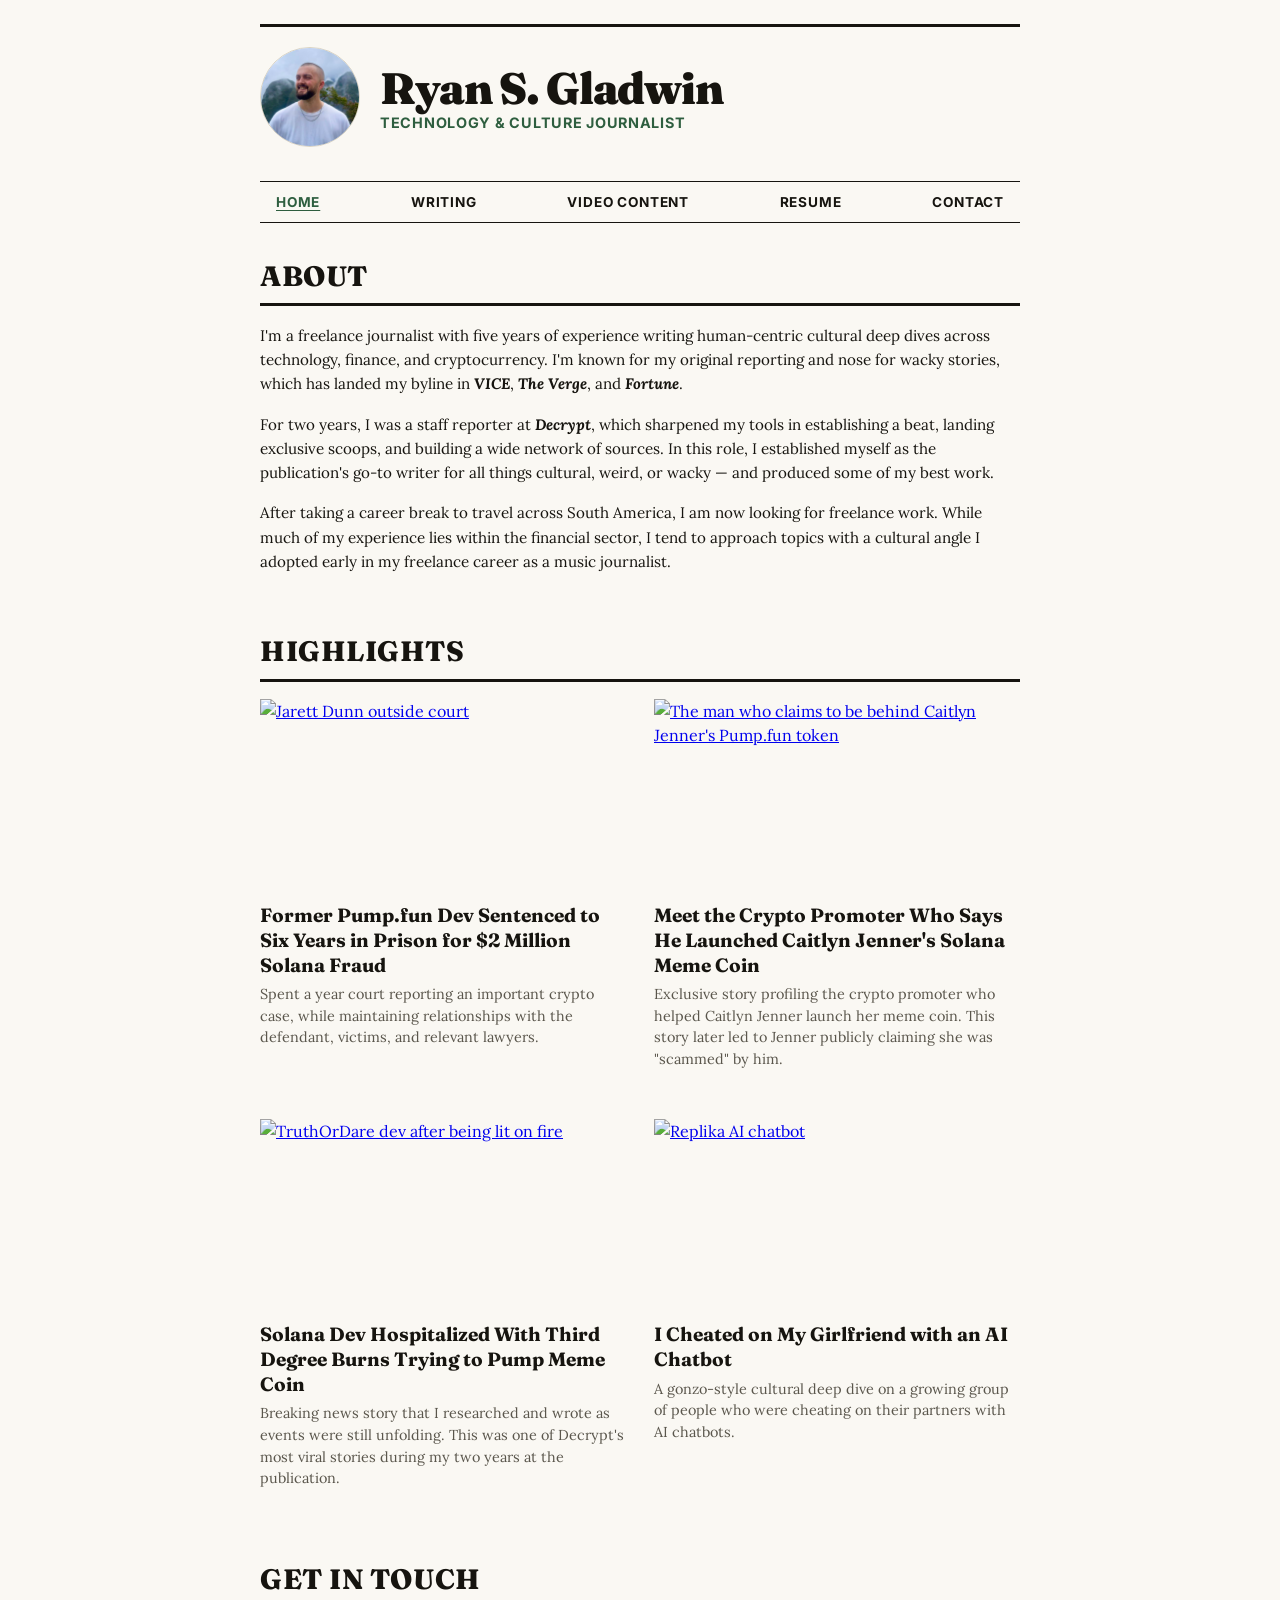
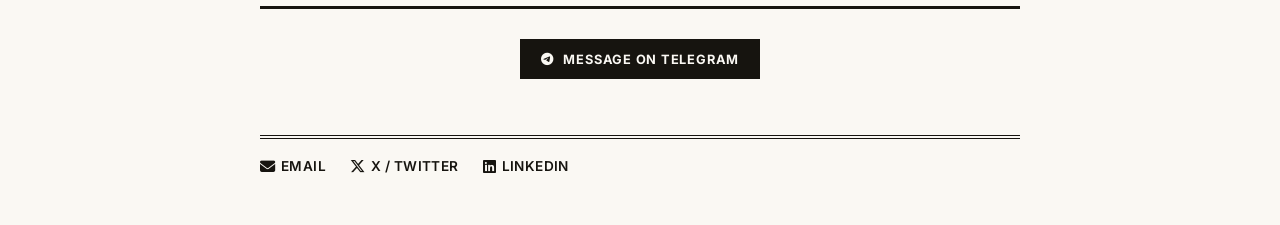
==== commit 6fca3ae7: "Add files via upload" ====
--- a/index.html
+++ b/index.html
@@ -116,7 +116,6 @@
                 <a href="https://x.com/Ryan_S_Gladwin" target="_blank" rel="noopener noreferrer"><i class="fa-brands fa-x-twitter"></i> X / Twitter</a>
                 <a href="https://www.linkedin.com/in/ryansgladwin/" target="_blank" rel="noopener noreferrer"><i class="fa-brands fa-linkedin"></i> LinkedIn</a>
             </div>
-            <p class="colophon">Built with HTML/CSS</p>
         </footer>
     </div>
 
--- a/style.css
+++ b/style.css
@@ -35,7 +35,7 @@
 
 /* ---------- Masthead ---------- */
 header {
-    margin-bottom: 1rem;
+    margin-bottom: 0;
     padding: 1.25rem 0;
     border-top: 3px solid var(--ink);
     position: relative;
@@ -113,7 +113,7 @@
     display: flex;
     justify-content: space-between;
     align-items: center;
-    margin-top: 1.25rem;
+    margin-top: 0.5rem;
     margin-bottom: 2rem;
     padding: 0.6rem 1rem;
     border-top: 1px solid var(--ink);
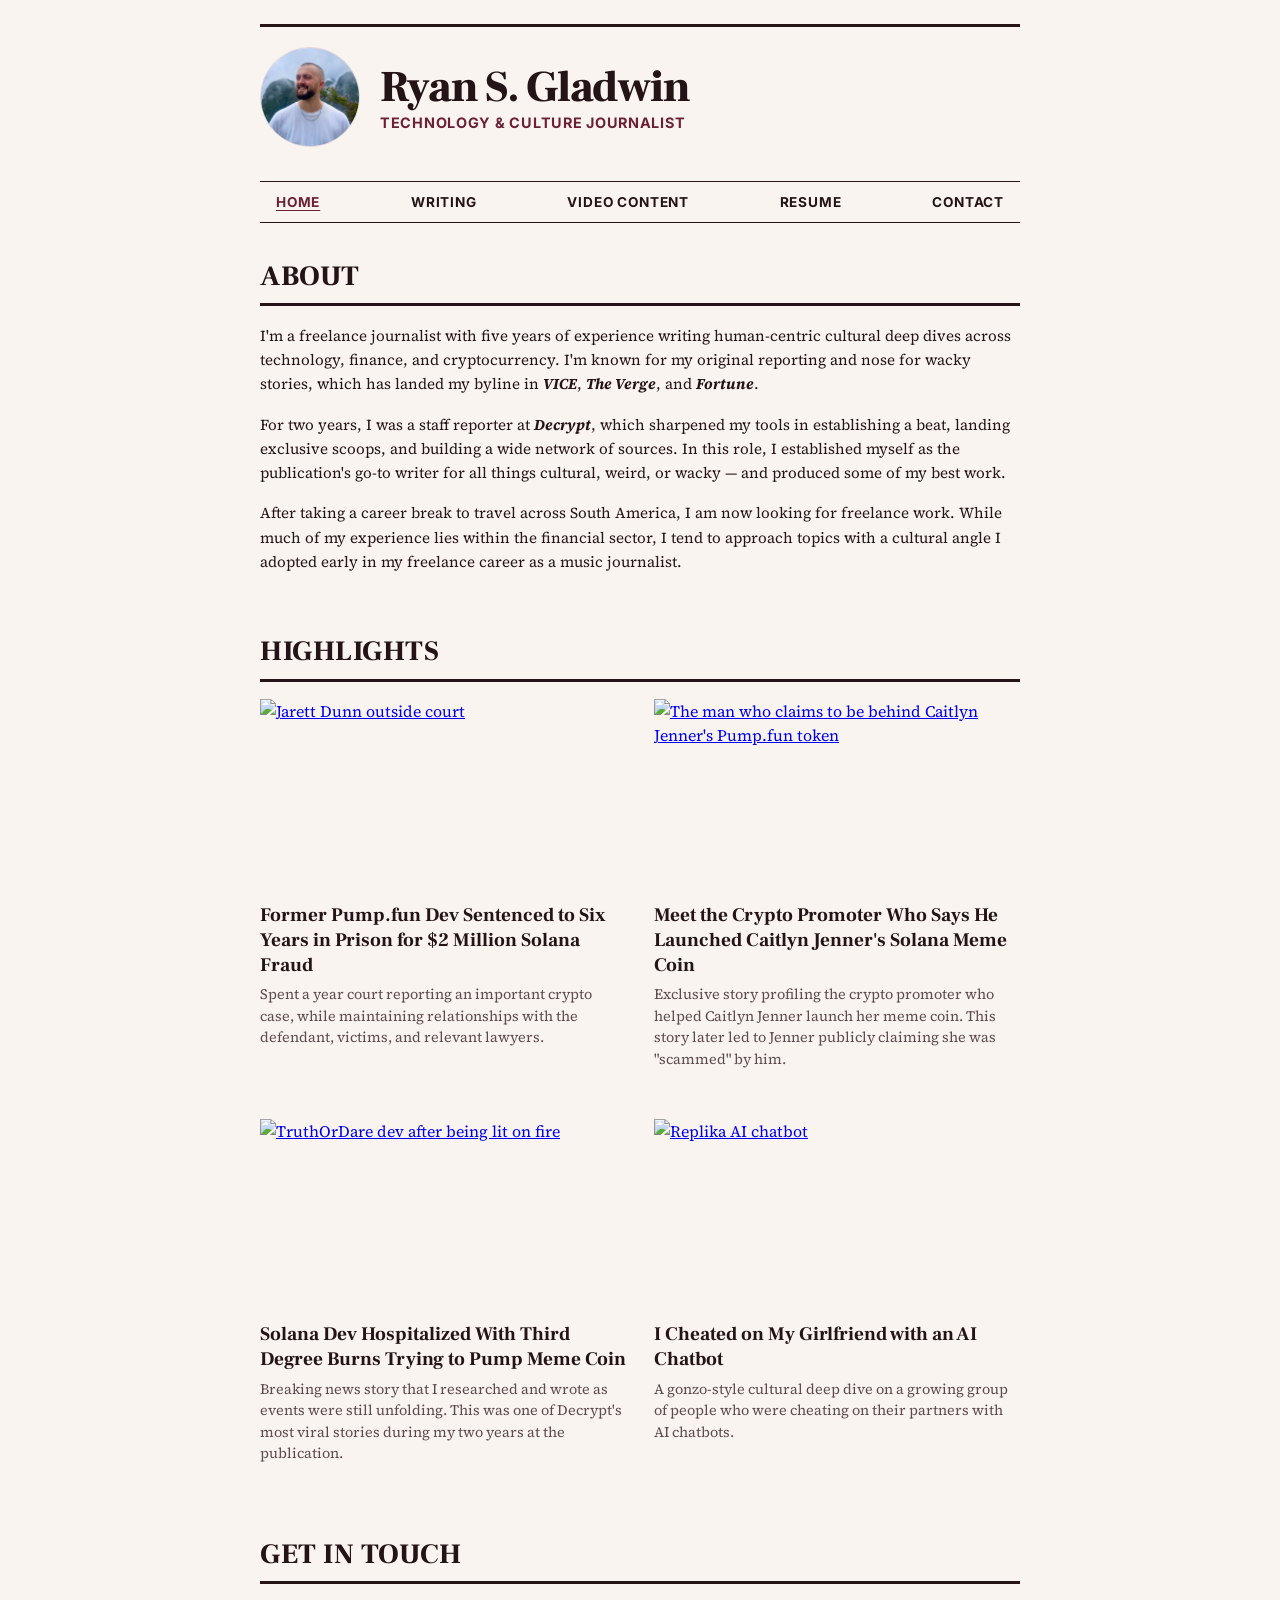
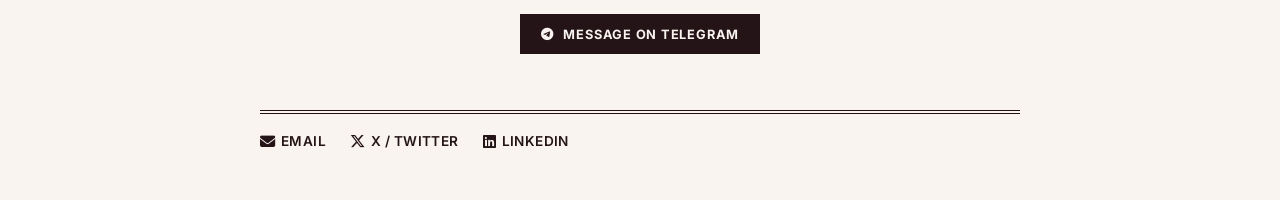
==== commit 122bc211: "Add files via upload" ====
--- a/index.html
+++ b/index.html
@@ -9,7 +9,7 @@
     <!-- Broadsheet Editorial Fonts -->
     <link rel="preconnect" href="https://fonts.googleapis.com">
     <link rel="preconnect" href="https://fonts.gstatic.com" crossorigin>
-    <link href="https://fonts.googleapis.com/css2?family=Lora:ital,wght@0,400;0,500;1,400&family=Fraunces:ital,opsz,wght@0,9..144,500;0,9..144,600;0,9..144,700;0,9..144,900;1,9..144,500;1,9..144,600&family=Inter:wght@600;700&display=swap" rel="stylesheet">
+    <link href="https://fonts.googleapis.com/css2?family=Frank+Ruhl+Libre:wght@500;700;900&family=Source+Serif+4:ital,opsz,wght@0,8..60,400;0,8..60,500;0,8..60,600;1,8..60,400;1,8..60,500&family=Inter:wght@600;700&display=swap" rel="stylesheet">
 
     <!-- Font Awesome for Icons -->
     <link rel="stylesheet" href="https://cdnjs.cloudflare.com/ajax/libs/font-awesome/6.5.1/css/all.min.css">
--- a/style.css
+++ b/style.css
@@ -5,12 +5,12 @@
    =========================================================== */
 
 :root {
-    --paper: #FAF8F3;
-    --ink: #16140F;
-    --gray: #5A564C;
-    --border: #DAD4C4;
-    --accent: #2E5E3F;      /* forest green - used sparingly */
-    --accent-dark: #1E3D28;
+    --paper: #F9F4F0;
+    --ink: #241417;
+    --gray: #5C4A4E;
+    --border: #E3D3D6;
+    --accent: #6B2038;      /* deep plum - used sparingly */
+    --accent-dark: #4A1526;
 }
 
 * {
@@ -22,7 +22,7 @@
 body {
     background-color: var(--paper);
     color: var(--ink);
-    font-family: 'Lora', serif;
+    font-family: 'Source Serif 4', serif;
     line-height: 1.5;
     padding: 1.5rem;
     -webkit-font-smoothing: antialiased;
@@ -75,7 +75,7 @@
 }
 
 h1, h2, h3 {
-    font-family: 'Fraunces', serif;
+    font-family: 'Frank Ruhl Libre', serif;
     color: var(--ink);
 }
 
@@ -291,7 +291,7 @@
 }
 
 .highlight-card h3 {
-    font-family: 'Fraunces', serif;
+    font-family: 'Frank Ruhl Libre', serif;
     font-weight: 700;
     font-size: 1.2rem;
     line-height: 1.3;
@@ -376,7 +376,7 @@
 }
 
 .media-card h4 {
-    font-family: 'Fraunces', serif;
+    font-family: 'Frank Ruhl Libre', serif;
     font-size: 1.05rem;
     margin-bottom: 0.4rem;
     line-height: 1.3;
@@ -502,7 +502,7 @@
 input[type="email"],
 textarea {
     width: 100%;
-    font-family: 'Lora', serif;
+    font-family: 'Source Serif 4', serif;
     font-size: 1rem;
     padding: 0.6rem 0.7rem;
     border: 1px solid var(--border);
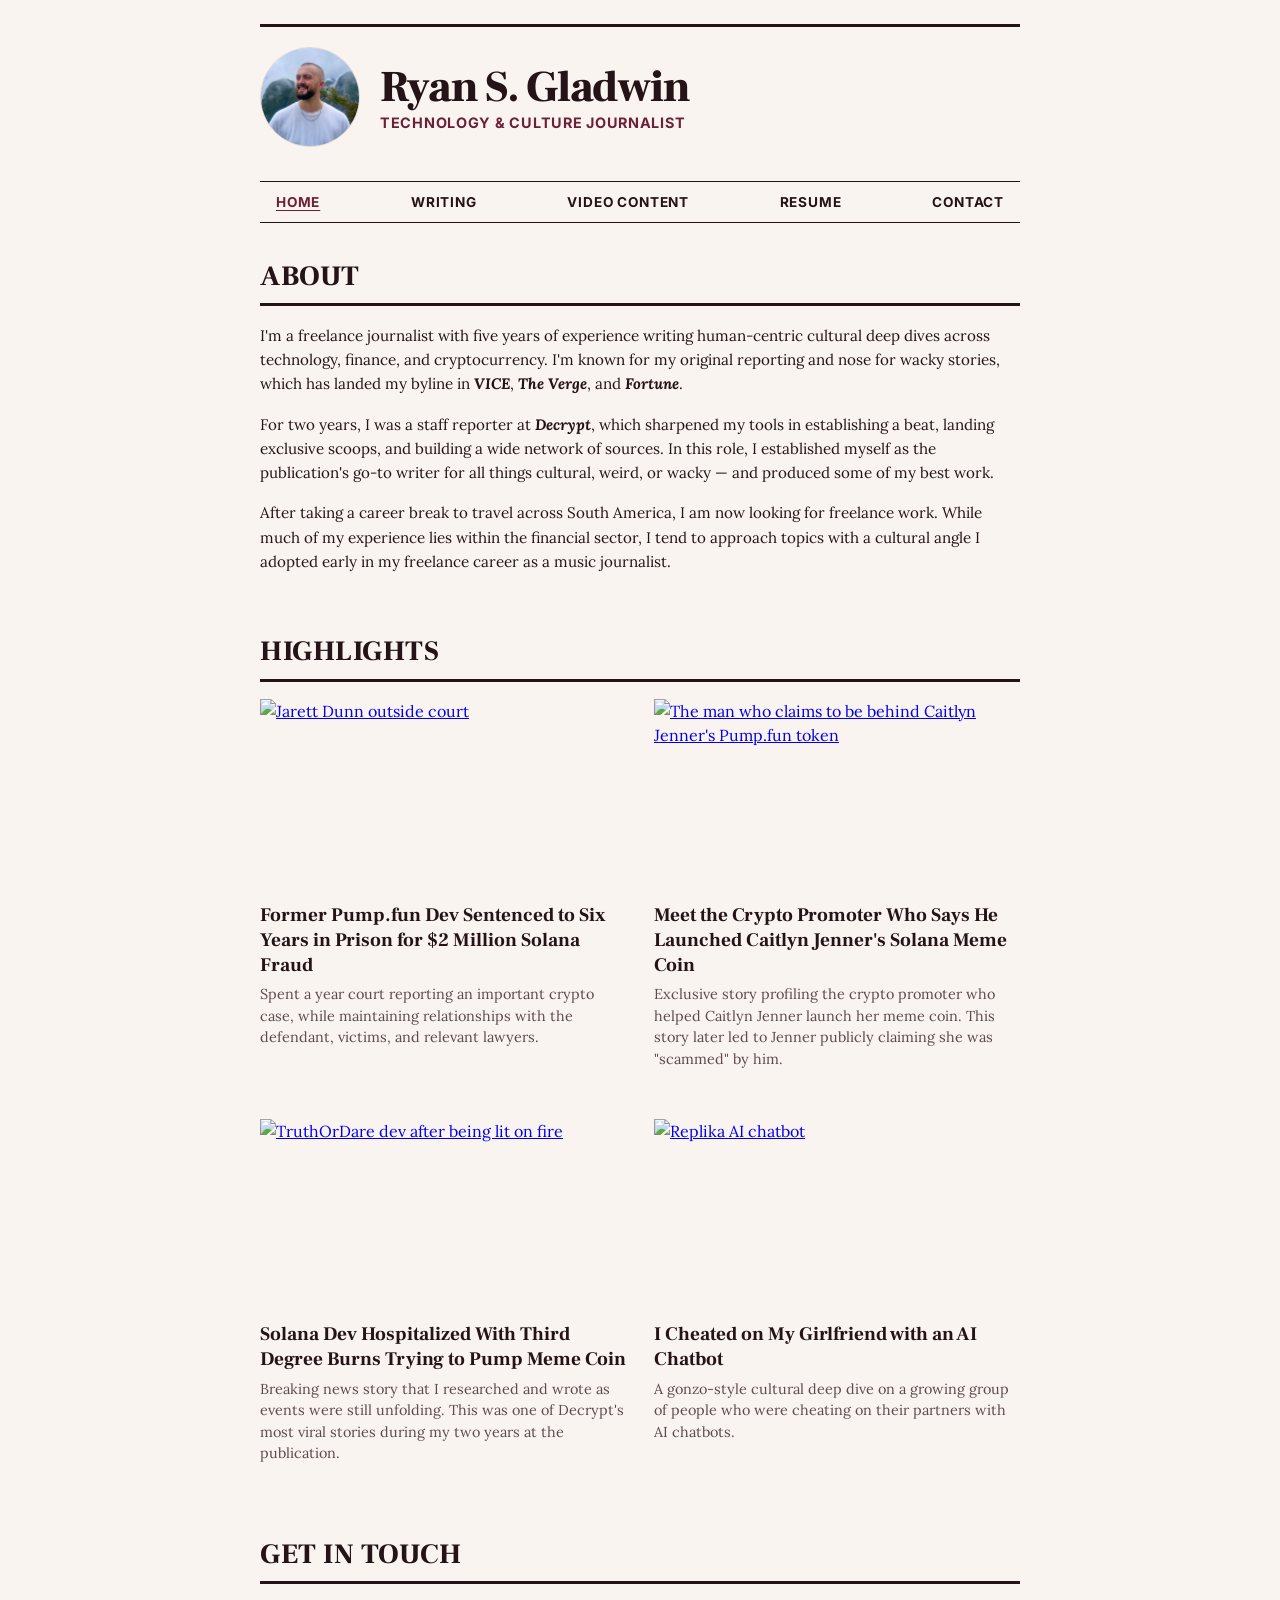
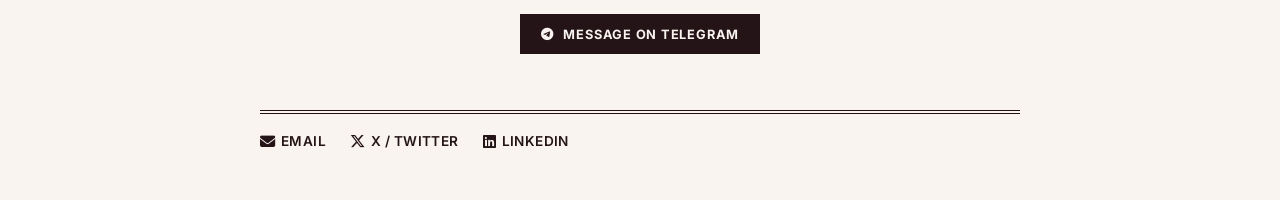
==== commit 01bbba45: "Add files via upload" ====
--- a/index.html
+++ b/index.html
@@ -9,7 +9,7 @@
     <!-- Broadsheet Editorial Fonts -->
     <link rel="preconnect" href="https://fonts.googleapis.com">
     <link rel="preconnect" href="https://fonts.gstatic.com" crossorigin>
-    <link href="https://fonts.googleapis.com/css2?family=Frank+Ruhl+Libre:wght@500;700;900&family=Source+Serif+4:ital,opsz,wght@0,8..60,400;0,8..60,500;0,8..60,600;1,8..60,400;1,8..60,500&family=Inter:wght@600;700&display=swap" rel="stylesheet">
+    <link href="https://fonts.googleapis.com/css2?family=Lora:ital,wght@0,400;0,500;1,400&family=Frank+Ruhl+Libre:wght@500;700;900&family=Inter:wght@600;700&display=swap" rel="stylesheet">
 
     <!-- Font Awesome for Icons -->
     <link rel="stylesheet" href="https://cdnjs.cloudflare.com/ajax/libs/font-awesome/6.5.1/css/all.min.css">
--- a/style.css
+++ b/style.css
@@ -22,7 +22,7 @@
 body {
     background-color: var(--paper);
     color: var(--ink);
-    font-family: 'Source Serif 4', serif;
+    font-family: 'Lora', serif;
     line-height: 1.5;
     padding: 1.5rem;
     -webkit-font-smoothing: antialiased;
@@ -502,7 +502,7 @@
 input[type="email"],
 textarea {
     width: 100%;
-    font-family: 'Source Serif 4', serif;
+    font-family: 'Lora', serif;
     font-size: 1rem;
     padding: 0.6rem 0.7rem;
     border: 1px solid var(--border);
